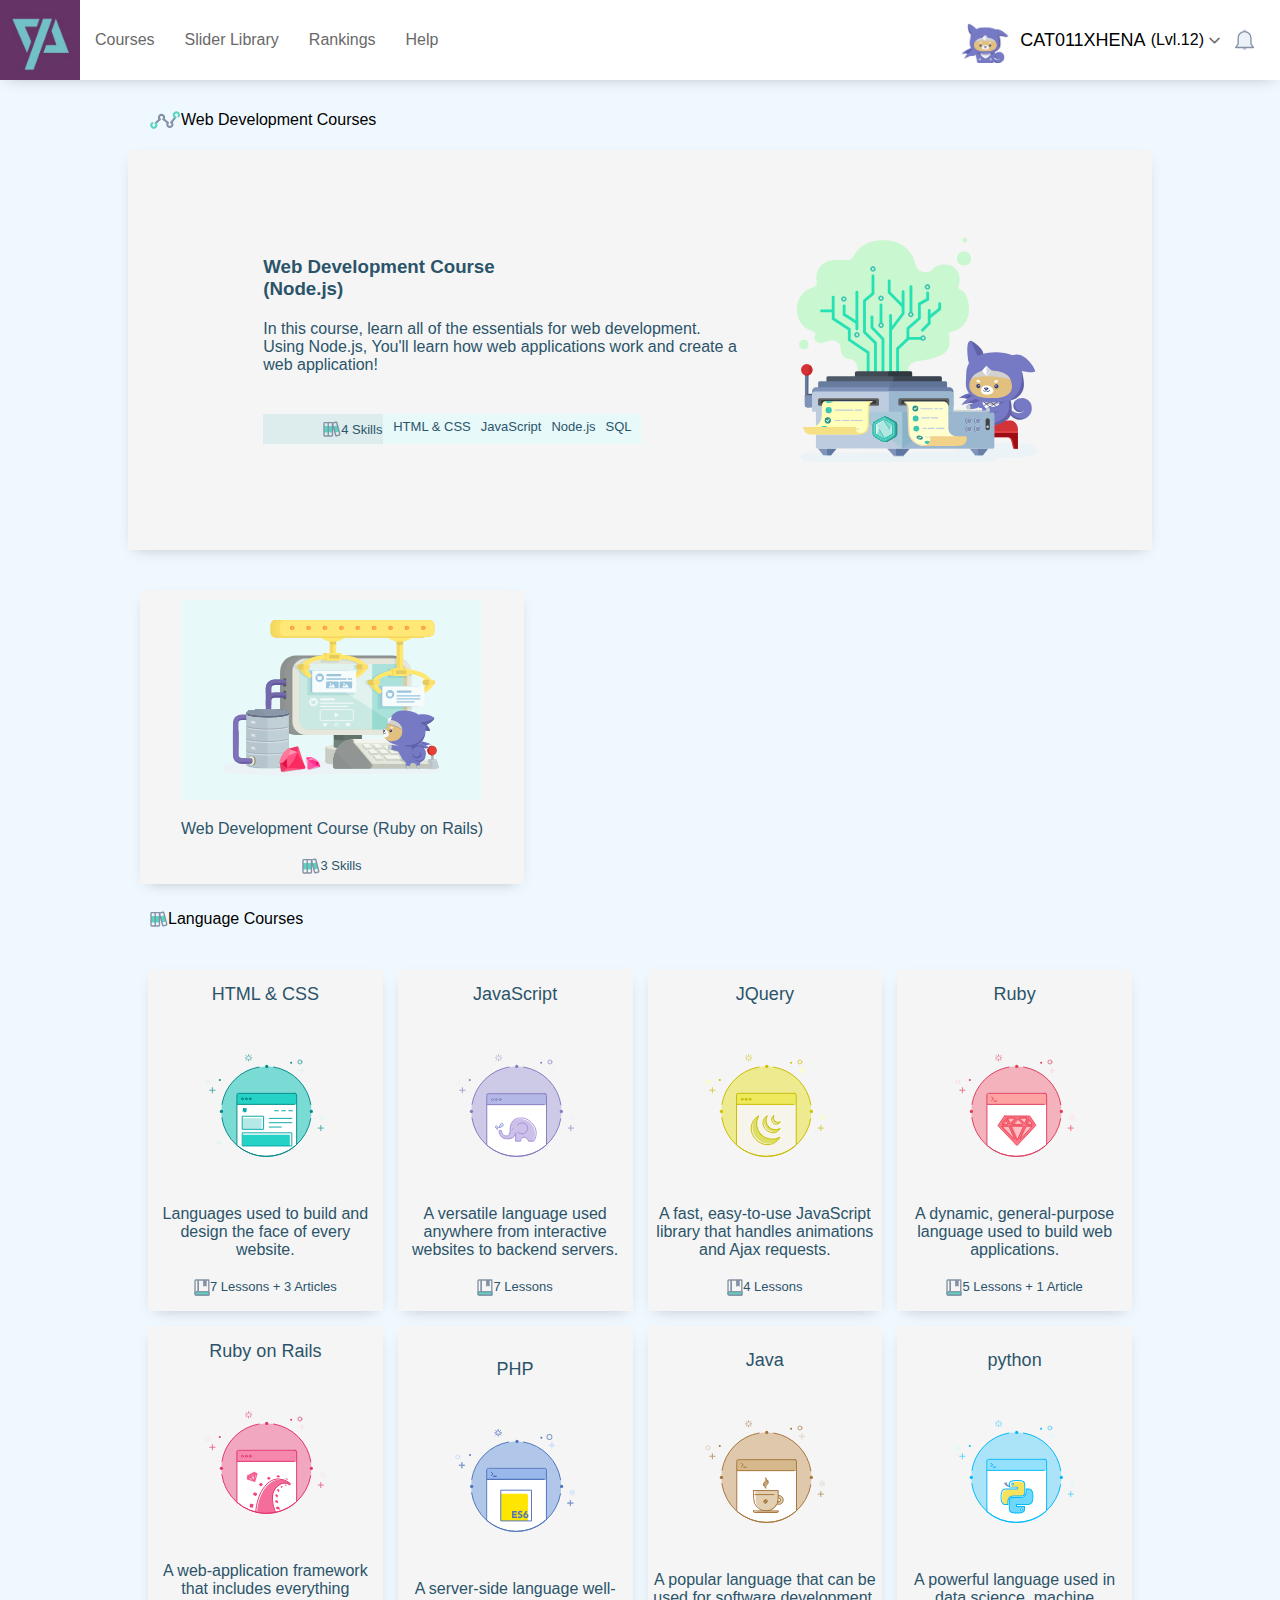
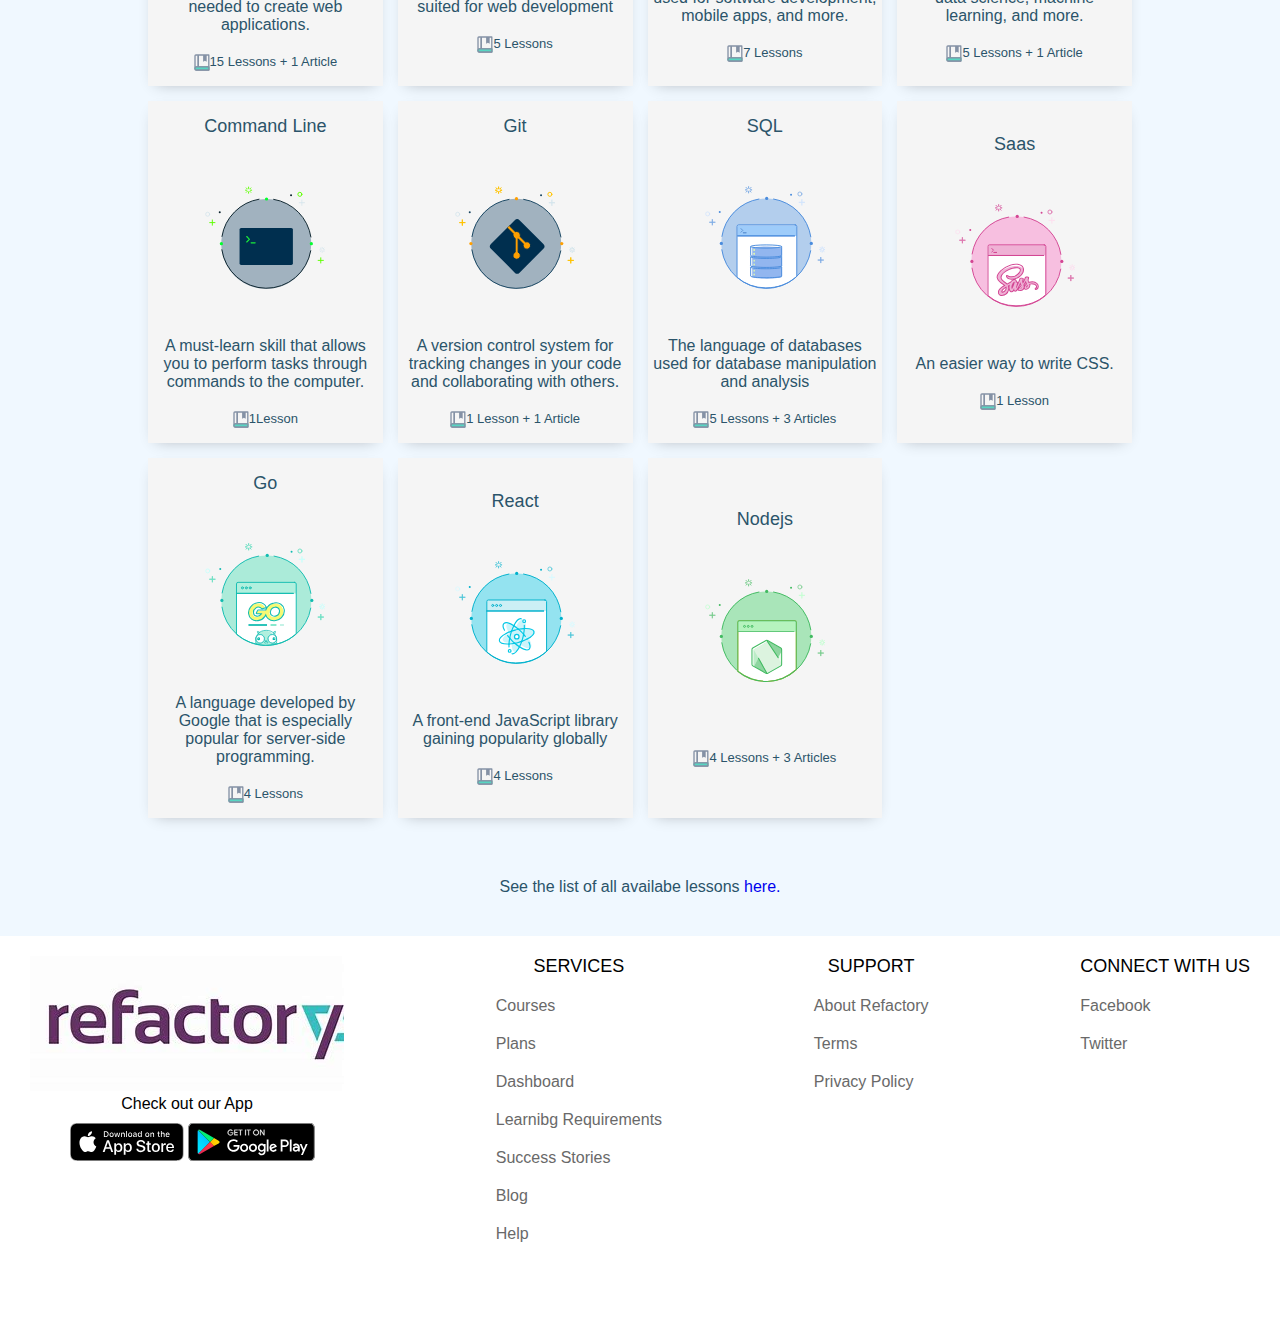
==== courses.html @ ac8adcfb "change" ====
<!DOCTYPE html>
<html lang="en">
<head>
    <meta charset="UTF-8">
    <meta http-equiv="X-UA-Compatible" content="IE=edge">
    <meta name="viewport" content="width=device-width, initial-scale=1.0">
    <title>Courses</title>
    <link rel="stylesheet" href="CSS/courses.css">
</head>
<body>
    <nav>
        <div class="nav-left">
          <img
            src="Images/Refactory-logo.jpg"
            class="nav-logo"
            alt="Refactory-logo"
            width="80px"
            height="80px"
          />
          <ul class="nav-list">
            <li><a href="courses.html">Courses</a></li>
            <li><a href="slidelibrary.html">Slider Library</a></li>
            <li><a href="rankings.html">Rankings</a></li>
            <li><a href="help.html">Help</a></li>
          </ul>
        </div>
  
        <div class="nav-right student-profile">
          <div class="profile-pic">
          <img src="Images/Profile-Image.jpg"alt="Profile Image" width="50" height="50">
          </div>
          <div class="profile-name">
            <p class="username">CAT011XHENA</p>
            <p class="user-level">(Lvl.12)</p>
            <img
              src="Images/down-arrow.png"
              alt="Dropdown Arrow"
              width="15px"
              height="15px"
            />
          </div>
          <img
            src="Images/Notifications.svg"
            class="notifications"
            alt="Notifications Bell"
          />
        </div>
      </nav>
    <main>
        <div class="headings">
            <img src="Images/wed_dev_pathicon.svg" alt="Path icon">
            <p>Web Development Courses</p>
        </div>
        <div class="nodejs">
          <div class="textarea">
            <h3>Web Development Course <br>(Node.js)</h3> 
            <p>In this course, learn all of the essentials for web development. <br>Using Node.js, You'll learn how web applications work and create a <br> web application!</p>
            <div class="skills4">
              <div class="skills">
                <img src="Images/skills_icon.svg" alt="Library books">
                <P>4 Skills</P>
              </div>
              <div class="skills-list">
                <ul>
                  <li>HTML & CSS</li>
                  <li>JavaScript</li>
                  <li>Node.js</li>
                  <li>SQL</li>
                </ul>
              </div>
            </div>
         </div>
            <img src="Images/Wed Dev Course (Node js).svg" alt="Nodejs" width="300px" height="400px">
        </div>
        <div class="Ruby">
          <img src="Images/Web dev course (Ruby on Rails5).svg" alt="#" width="300px" height="200px">
          <p>Web Development Course (Ruby on Rails)</p>
          <div class="skills3">
            <img src="Images/skills_icon.svg" alt="Library Books">
            <p>3 Skills</p>
          </div>
        </div>
        <div class="headings">
          <img src="Images/skills_icon.svg" alt="Library books">
          <p>Language Courses</p>
      </div>
      <div class="language-courses">
        <div class="language">
          <h5>HTML & CSS</h5>
          <img src="Images/HTML_CSS.svg" alt="HTML & CSS">
          <p>Languages used to build and design
            the face of every website.</p>
          <div class="skills3">
            <img src="Images/Exercise-Cleared.svg" alt="Library boobs">
            <p>7 Lessons + 3 Articles</p>
          </div>
        </div>
        <div class="language">
          <h5>JavaScript</h5>
          <img src="Images/JavaScript.svg" alt="JavaScript">
          <p>A versatile language used anywhere from
            interactive websites to backend servers.</p>
          <div class="skills3">
            <img src="Images/Exercise-Cleared.svg" alt="Book">
            <p>7 Lessons</p>
          </div>
        </div>
        <div class="language">
          <h5>JQuery</h5>
          <img src="Images/JQuery.svg" alt="JQuery">
          <p>A fast, easy-to-use JavaScript library
            that handles animations and Ajax requests.</p>
          <div class="skills3">
            <img src="Images/Exercise-Cleared.svg" alt="Book">
            <p>4 Lessons</p>
          </div>
        </div>
        <div class="language">
          <h5>Ruby</h5>
          <img src="Images/Ruby.svg" alt="Ruby">
          <p>A dynamic, general-purpose language
            used to build web applications.</p>
          <div class="skills3">
            <img src="Images/Exercise-Cleared.svg" alt="Book">
            <p>5 Lessons + 1 Article</p>
          </div>
        </div>
        <div class="language">
          <h5>Ruby on Rails</h5>
          <img src="Images/Ruby on Rails5.svg" alt="Ruby on Rails">
          <p>A web-application framework that includes
            everything needed to create web applications.</p>
          <div class="skills3">
            <img src="Images/Exercise-Cleared.svg" alt="Book">
            <p>15 Lessons + 1 Article</p>
          </div>
        </div>
        <div class="language">
          <h5>PHP</h5>
          <img src="Images/PHP.svg" alt="PHP">
          <p>A server-side language
            well-suited for web development</p>
          <div class="skills3">
            <img src="Images/Exercise-Cleared.svg" alt="Book">
            <p>5 Lessons</p>
          </div>
        </div>
        <div class="language">
          <h5>Java</h5>
          <img src="Images/Java.svg" alt="Java">
          <p>A popular language that can be used for 
            software development, mobile apps, and more.</p>
          <div class="skills3">
            <img src="Images/Exercise-Cleared.svg" alt="Book">
            <p>7 Lessons</p>
          </div>
        </div>
        <div class="language">
          <h5>python</h5>
          <img src="Images/Python.svg" alt="Python">
          <p>A powerful language used in
            data science, machine learning, and more.</p>
          <div class="skills3">
            <img src="Images/Exercise-Cleared.svg" alt="Book">
            <p>5 Lessons + 1 Article</p>
          </div>
        </div>
        <div class="language">
          <h5>Command Line</h5>
          <img src="Images/Command Line.svg" alt="command Line">
          <p>A must-learn skill that allows you to perform tasks through commands to the computer.</p>
          <div class="skills3">
            <img src="Images/Exercise-Cleared.svg" alt="Book">
            <p>1Lesson</p>
          </div>
        </div>
        <div class="language">
          <h5>Git</h5>
          <img src="Images/Git.svg" alt="Git">
          <p>A version control system for tracking changes in your code and collaborating with others.</p>
          <div class="skills3">
            <img src="Images/Exercise-Cleared.svg" alt="Book">
            <p>1 Lesson + 1 Article</p>
          </div>
        </div>
        <div class="language">
          <h5>SQL</h5>
          <img src="Images/SQL.svg" alt="SQL">
          <p>The language of databases
            used for database manipulation and analysis</p>
          <div class="skills3">
            <img src="Images/Exercise-Cleared.svg" alt="Book">
            <p>5 Lessons + 3 Articles</p>
          </div>
        </div>
        <div class="language">
          <h5>Saas</h5>
          <img src="Images/Sass.svg" alt="Saas">
          <p>An easier way to write CSS.</p>
          <div class="skills3">
            <img src="Images/Exercise-Cleared.svg" alt="Book">
            <p>1 Lesson</p>
          </div>
        </div>
        <div class="language">
          <h5>Go</h5>
          <img src="Images/Go.svg" alt="Go">
          <p>A language developed by Google that is especially popular for server-side programming.</p>
          <div class="skills3">
            <img src="Images/Exercise-Cleared.svg" alt="Book">
            <p>4 Lessons</p>
          </div>
        </div>
        <div class="language">
          <h5>React</h5>
          <img src="Images/React.svg" alt="React">
          <p>A front-end JavaScript library
            gaining popularity globally</p>
          <div class="skills3">
            <img src="Images/Exercise-Cleared.svg" alt="Book">
            <p>4 Lessons</p>
          </div>
        </div>
        <div class="language">
          <h5>Nodejs</h5>
          <img src="Images/Node js.svg" alt="Nodejs">
          <p></p>
          <div class="skills3">
            <img src="Images/Exercise-Cleared.svg" alt="Book">
            <p>4 Lessons + 3 Articles</p>
          </div>
        </div>
      </div>
      <div class="here">
        <p>See the list of all availabe lessons <a href="here">here.</a></p>
      </div>
        
        
    </main>
    <footer>
    <div class="footer">
        <div class="refactory">
            <div class="logo">
                <img src="Images/Refactory-logo2.jpg" alt="Refactory">
            </div>
            <p class="where">Check out our App</p>
            <div class="download">
               <img src="Images/AppStore_logo.svg" alt="App Store"> 
               <img src="Images/GooglePlay-Logo.svg" alt="Google Play">
            </div>
        </div>
        <div class="pad services">
            <h2>SERVICES</h2>
            <ul>
                <li><a href="">Courses</a></li>
                <li><a href="">Plans</a></li>
                <li><a href="">Dashboard</a></li>
                <li><a href="">Learnibg Requirements</a></li>
                <li><a href="">Success Stories</a></li>
                <li><a href="">Blog</a></li>
                <li><a href="">Help</a></li>
            </ul>
        </div>
        <div class="pad support">
            <h2>SUPPORT</h2>
            <ul>
                <li><a href="">About Refactory</a></li>
                <li><a href="">Terms</a></li>
                <li><a href="">Privacy Policy</a></li>
            </ul>
        </div>
        <div class="pad connect">
            <h2>CONNECT WITH US</h2>
            <ul>
                <li><a href="">Facebook</a></li>
                <li><a href="">Twitter</a></li>
            </ul>
        </div>
        </div>
    </footer>
</body>
</html>
---- CSS/courses.css ----
* {
  margin: 0;
  padding: 0;
  box-sizing: border-box;
}

body {
  background-color: aliceblue;
  font-family: sans-serif;
}

li {
  list-style: none;
}

a {
  text-decoration: none;
}

a:hover {
  color: rgb(92, 16, 16);
}

/* NAV SETTINGS */
nav {
  background-color: white;
  display: flex;
  flex-direction: row;
  align-items: center;
  justify-content: space-between;
  box-shadow: 0 5px 15px -8px rgba(0, 0, 0, 0.3);
  margin-bottom: 20px;
  width: 100%;
  /* position: fixed;
  top: 0%; */
  
}
.nav-list li a:hover {
  background-color: rgba(133, 170, 190, 0.807);
  padding: 5px 10px;
  cursor: pointer;
  color: #2b546a;
  border-radius: 10px;
}
.nav-left,
.nav-right,
.nav-list,
.profile-name {
  display: flex;
  flex-direction: row;
  align-items: center;
}

.nav-list li {
  margin: 0 15px;
}

.nav-list li a {
  color: dimgrey;
  transition: 0.4s;
}

.student-profile {
  padding: 0 15px;
}

.profile-name {
  display: flex;
  align-items: center;
}

.username {
  font-size: 18px;
  font-weight: 500;
  margin-left: 10px;
  margin-right: 5px;
}

.user-level {
  font-size: 16px;
  font-weight: 500;
}

.profile-name img {
  margin: 0 3px;
  border-radius: 50%;
  overflow: hidden;
}

.notifications {
  width: 20px;
  margin: 0 10px;
}

/* MAIN SETTINGS  */
.headings {
    display: flex;
    flex-direction: row;
    font-weight: 200;
    font-size: medium;
    width: 90%;
    height: 40px;
    /* background-color: blue; */
    align-items: center;
    padding-left: 150px;
    margin-top: 15px;
    margin-bottom: 10px;

}
.nodejs {
  background-color: whitesmoke;
  width: 80%;
  margin: auto; 
  height: 400px;
  display: flex;
  flex-direction: row;
  /* padding-top: 100px; */
  justify-content: center;
  align-items: center;
  box-shadow: 0 5px 15px -8px rgba(0, 0, 0, 0.3);
}
.textarea {
  padding-left: 20px;
  color: #2b546a;  
}
h3 {
  padding-bottom: 20px;
}
.nodejs img {
  padding-left: 60px;
  /* justify-content: center; */
}
.skills, .skills4 {
  display: flex;
  flex-direction: row;
  height: 30px;
  background-color: aliceblue;
  align-items: center;
  font-size: small;
  
}
.skills4 {
  width: 80%;
  background-color: #e8f9fa;
  margin-top: 40px;
  
}
.skills-list ul li {
  float: left;
  height: 20px;
  padding-left: 10px;
}
.skills {
  /* display: flex; */
  /* flex-direction: row; */
  float: left;
  /* background-color: brown; */
  align-items: center;
  width: 120px;
  background-color: #a1a5a527;
} 
.Ruby {
  display: flex;
  flex-direction: column;
  justify-content: center;
  align-items: center;
  width: 30%;
  background-color: whitesmoke;
  box-shadow: 0 5px 15px -8px rgba(0, 0, 0, 0.3);
  padding: 10px;
  /* margin: 20px 20px 20px 40px; */
  color: #2b546a;
  margin-left: 140px;
  margin-top: 40px
}
.skills3 {
  display: flex;
  flex-direction: row;
  justify-content: center;
  margin-top: 20px;
  font-size: small;
}
.Ruby>img {
  background-color: #e8f9fa;
  padding: 0 40px;
  margin-bottom: 20px;
}
.language-courses {
  padding: 20px;
  display: grid;
  grid-template-columns: 1fr 1fr 1fr 1fr;
  grid-template-rows: auto;
  column-gap: 15px;
  row-gap: 15px;
  width: 80%;
  min-height: 800px;
  margin: auto;
  text-align: center;
}
.language {
  display: flex;
  flex-direction: column;
  justify-content: center;
  align-items: center;
  background-color: whitesmoke;
  box-shadow: 0 5px 15px -8px rgba(0, 0, 0, 0.3);
  color: #2b546a;
  padding: 15px 5px;
}
.language h5 {
  font-weight: 100;
  font-size: large;
}
.language>img {
  width: 120px;
  height: 120px;
  margin-top: 40px;
  margin-bottom: 40px;
}
.here {
  text-align: center;
  color: #2b546a;
  margin: 40px;
}
.footer {
  background-color: white;
  width: 100%;
  height: 400px;
  margin-top: 40px;
  padding-left: 30px;
  padding-right: 30px;
  padding-top: 20px;
  display: flex;
  flex-direction: row;
  justify-content: space-between;
}

.footer h2 {
  /* background-color: blue; */
  display: flex;
  flex-direction: column;
  justify-content: space-between;
  font-weight: 300;
  font-size: large;
  text-align: center;
}

.where {
  text-align: center;
  margin-bottom: 10px;
}

.download {
  padding-left: 40px;
}

.pad ul li a {
  color: dimgrey;
}

.pad ul li a:hover {
  color: aquamarine;
}

.pad ul li {
  margin-top: 20px;
}
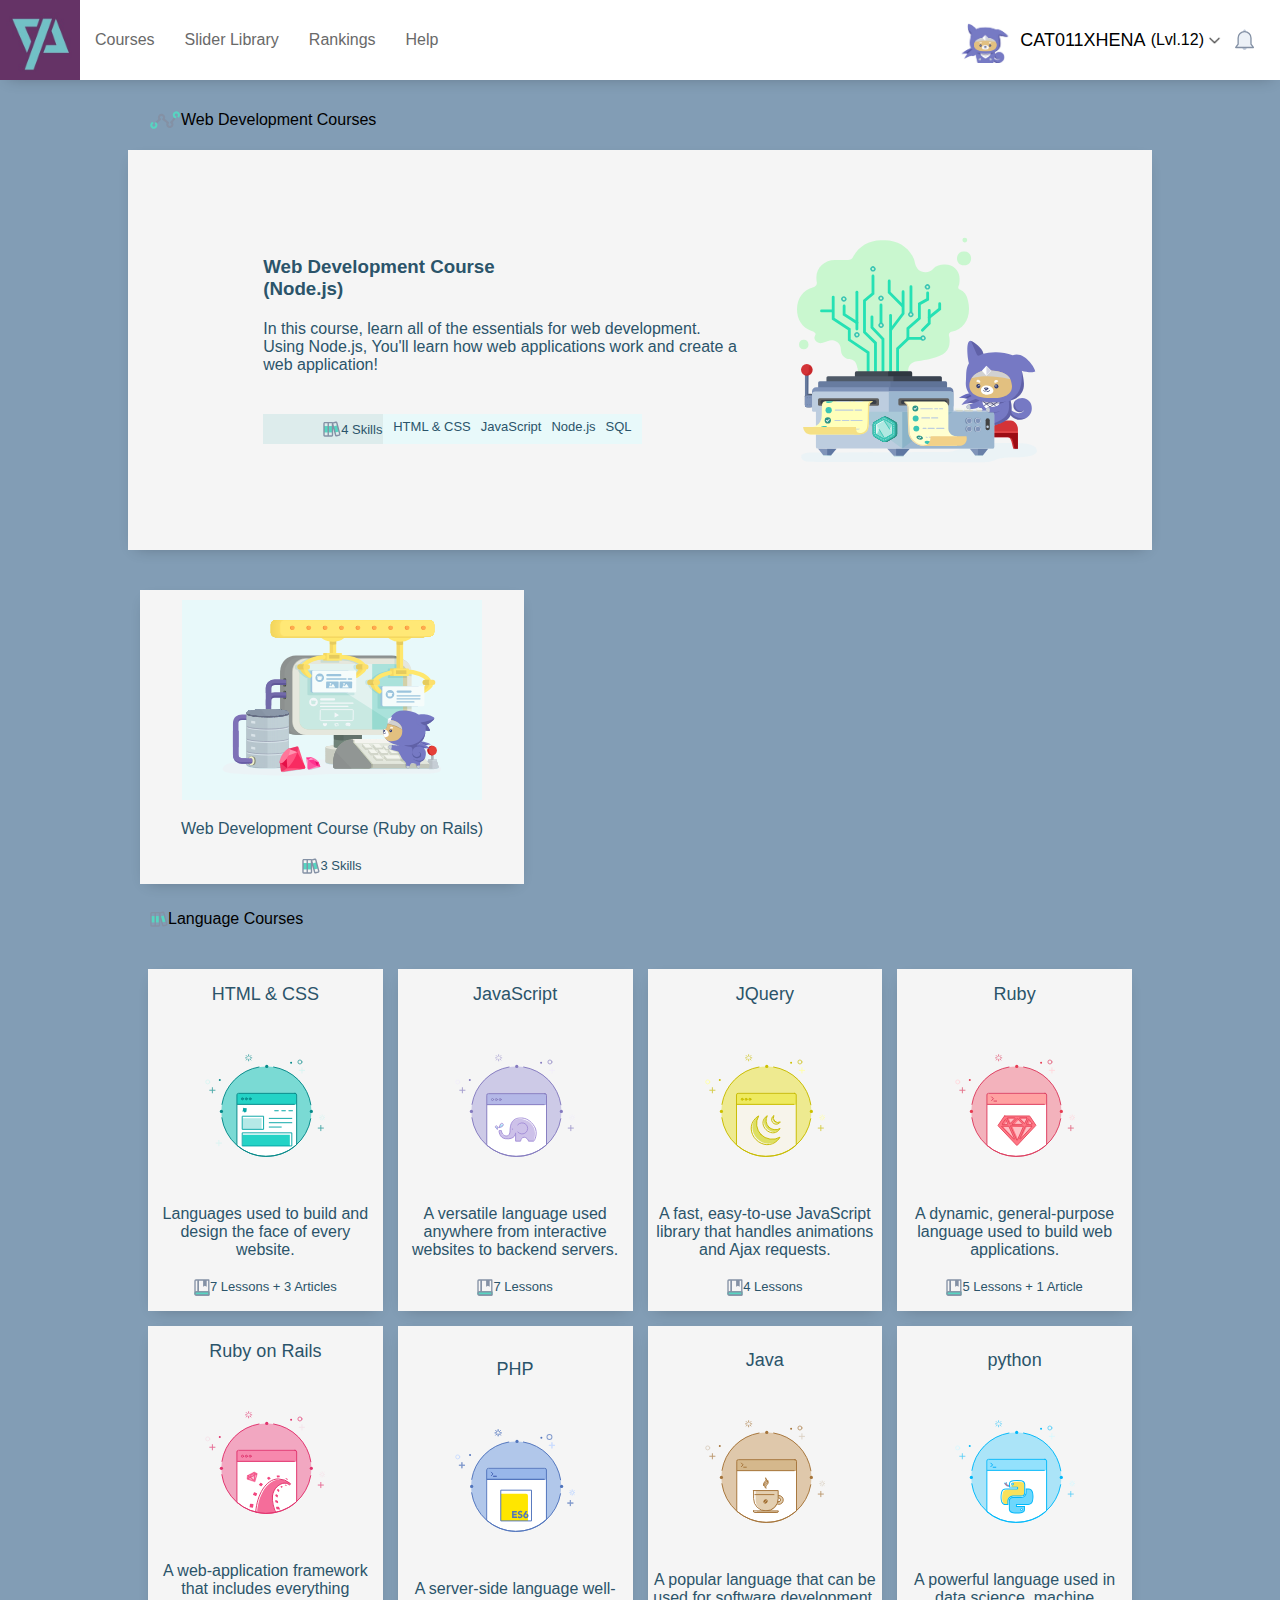
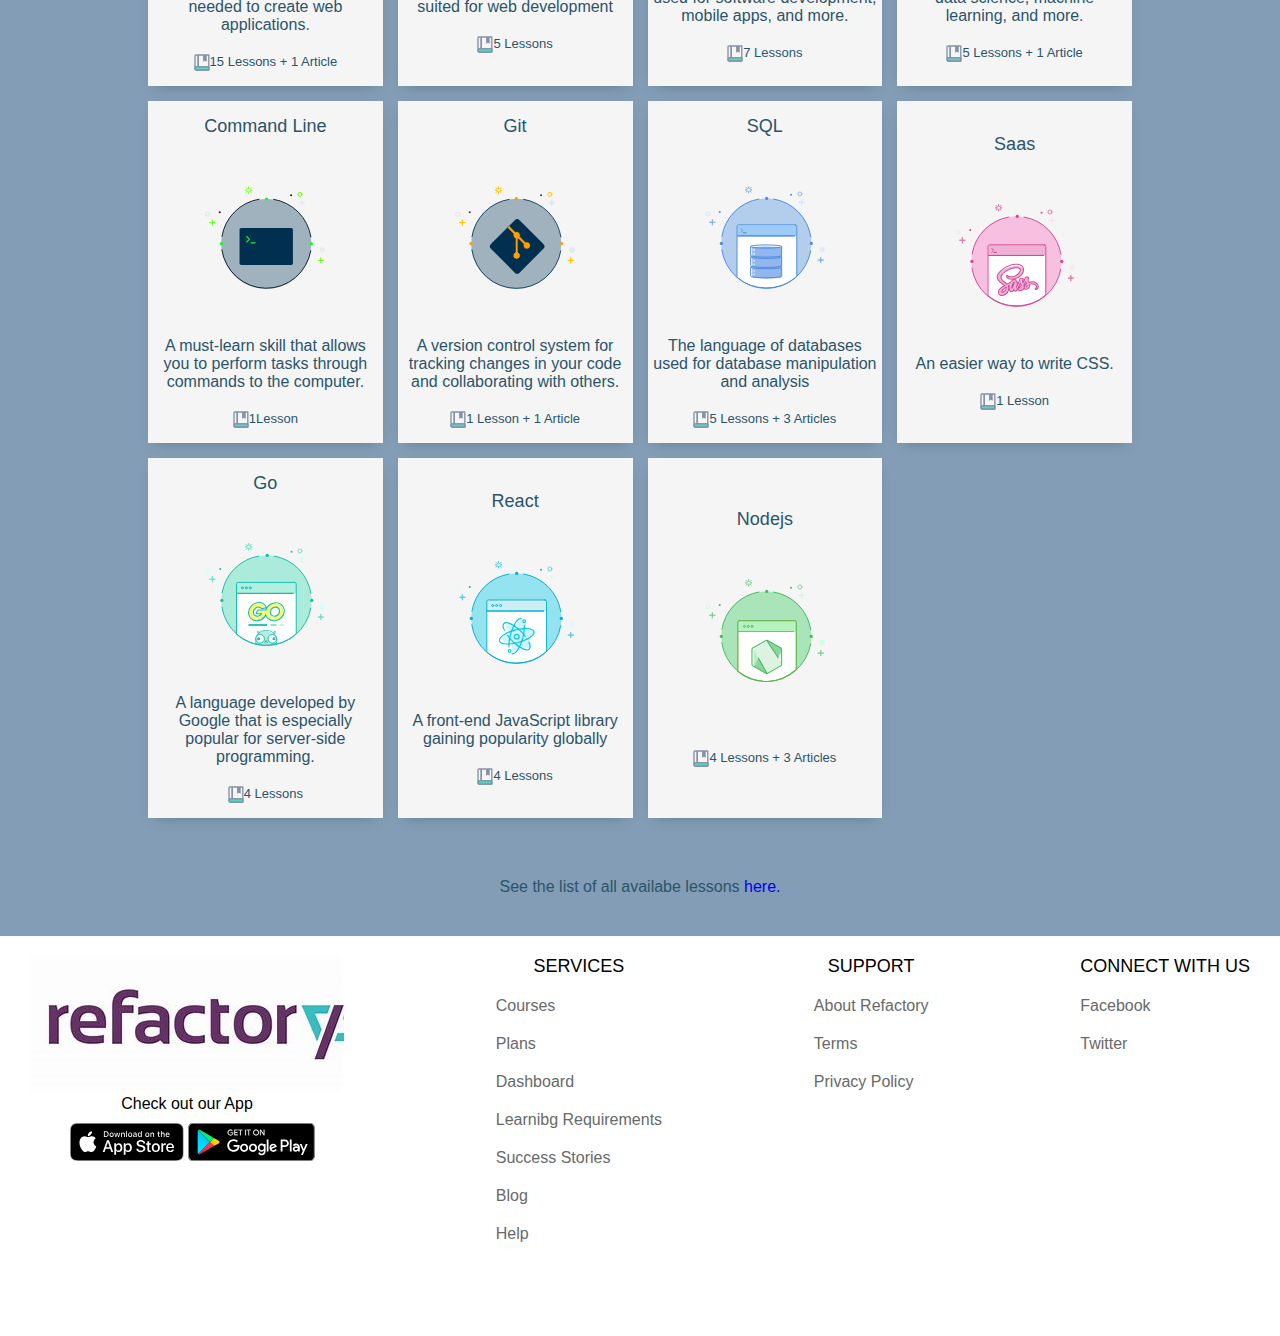
==== commit 05a57647: "done" ====
--- a/courses.html
+++ b/courses.html
@@ -35,7 +35,7 @@
             <img
               src="Images/down-arrow.png"
               alt="Dropdown Arrow"
-              width="15px"
+              width="15px" 
               height="15px"
             />
           </div>
--- a/CSS/courses.css
+++ b/CSS/courses.css
@@ -5,7 +5,7 @@
 }
 
 body {
-  background-color: aliceblue;
+  background-color: rgb(130, 157, 181);
   font-family: sans-serif;
 }
 
